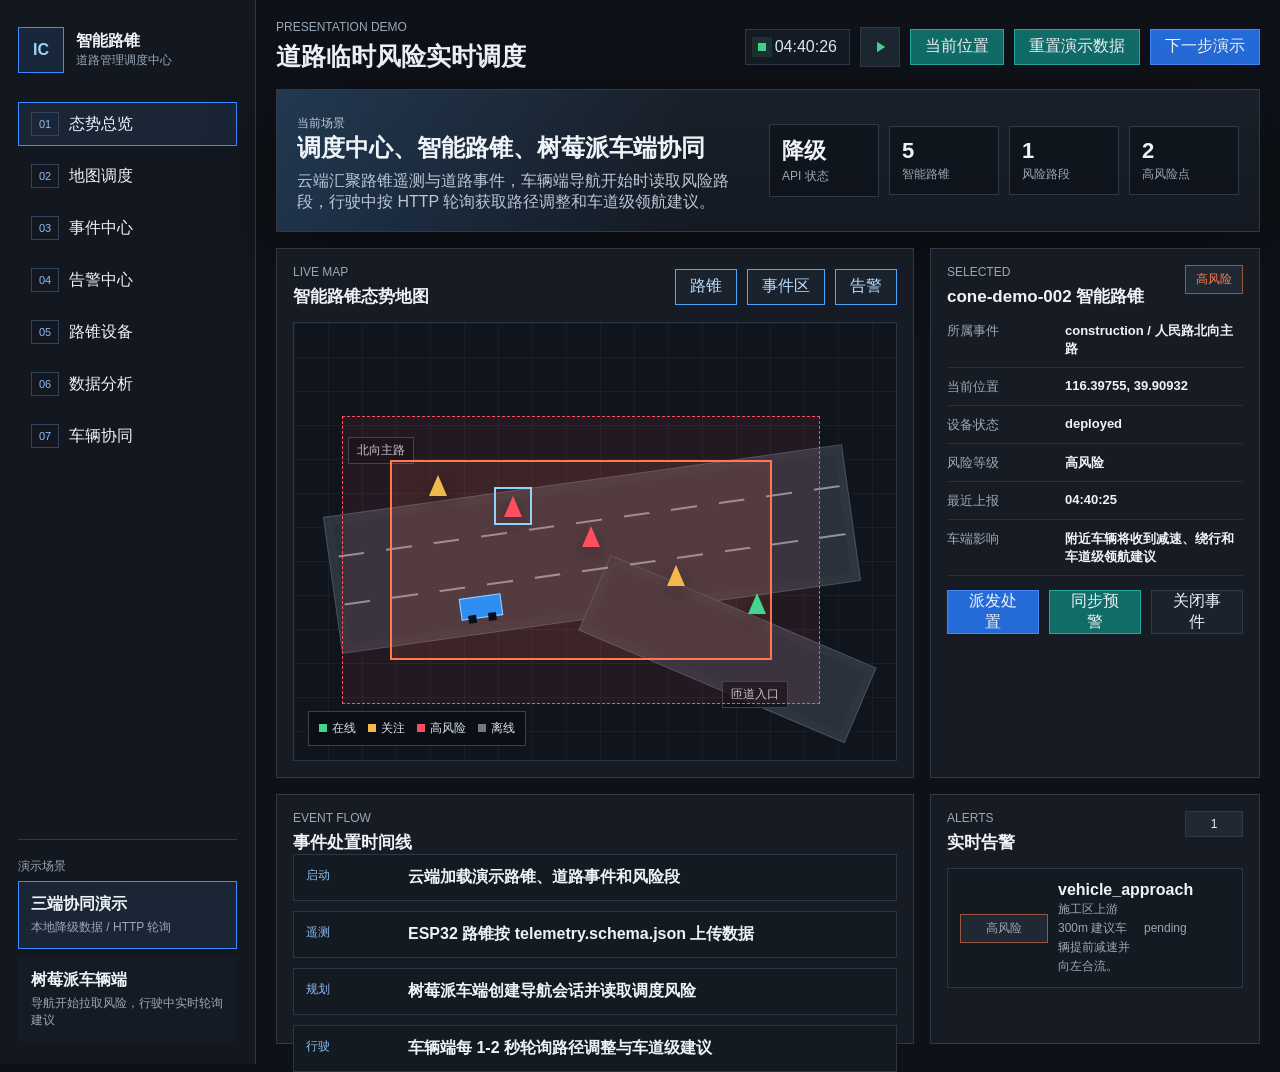
==== apps/dispatch-web/index.html @ ff6a21a8 "feat: add vehicle navigation demo" ====
<!doctype html>
<html lang="zh-CN">
<head>
  <meta charset="UTF-8">
  <meta name="viewport" content="width=device-width, initial-scale=1.0">
  <title>智能路锥道路管理调度中心 Demo</title>
  <link rel="stylesheet" href="styles.css">
</head>
<body>
  <div class="app-shell">
    <aside class="sidebar" aria-label="主导航">
      <div class="brand">
        <div class="brand-mark">IC</div>
        <div>
          <strong>智能路锥</strong>
          <span>道路管理调度中心</span>
        </div>
      </div>

      <nav class="nav-list">
        <button class="nav-item is-active" data-view="overview">
          <span class="nav-icon">01</span>
          态势总览
        </button>
        <button class="nav-item" data-view="map">
          <span class="nav-icon">02</span>
          地图调度
        </button>
        <button class="nav-item" data-view="events">
          <span class="nav-icon">03</span>
          事件中心
        </button>
        <button class="nav-item" data-view="alerts">
          <span class="nav-icon">04</span>
          告警中心
        </button>
        <button class="nav-item" data-view="devices">
          <span class="nav-icon">05</span>
          路锥设备
        </button>
        <button class="nav-item" data-view="analysis">
          <span class="nav-icon">06</span>
          数据分析
        </button>
        <button class="nav-item" data-view="vehicles">
          <span class="nav-icon">07</span>
          车辆协同
        </button>
      </nav>

      <section class="scenario-box">
        <p class="eyebrow">演示场景</p>
        <div class="scenario-list" id="scenarioList"></div>
      </section>
    </aside>

    <main class="workspace">
      <header class="topbar">
        <div>
          <p class="eyebrow">Presentation Demo</p>
          <h1>道路临时风险实时调度</h1>
        </div>
        <div class="top-actions">
          <div class="status-pill">
            <span class="pulse"></span>
            <span id="systemClock">--:--:--</span>
          </div>
          <button class="icon-button" id="playDemoBtn" title="播放演示流程" aria-label="播放演示流程">
            <svg viewBox="0 0 24 24" aria-hidden="true"><path d="M8 5v14l11-7z"></path></svg>
          </button>
          <button class="text-button secondary" id="locateBtn">当前位置</button>
          <button class="text-button secondary" id="resetDemoBtn">重置演示数据</button>
          <button class="text-button" id="nextStepBtn">下一步演示</button>
        </div>
      </header>

      <section class="hero-strip">
        <div>
          <p class="eyebrow">当前场景</p>
          <h2 id="scenarioTitle">--</h2>
          <p id="scenarioDesc">--</p>
        </div>
        <div class="hero-metrics" id="heroMetrics"></div>
      </section>

      <section class="view-section is-visible" id="view-overview" data-view-panel="overview">
        <div class="overview-grid">
          <section class="map-panel">
            <div class="section-head">
              <div>
                <p class="eyebrow">Live Map</p>
                <h3>智能路锥态势地图</h3>
              </div>
              <div class="layer-tools">
                <button class="tool-button is-active" data-layer="cones">路锥</button>
                <button class="tool-button is-active" data-layer="events">事件区</button>
                <button class="tool-button is-active" data-layer="alerts">告警</button>
              </div>
            </div>
            <div class="smart-map" id="smartMap" aria-label="道路调度地图">
              <div class="map-grid"></div>
              <div class="road road-main"></div>
              <div class="road road-ramp"></div>
              <div class="lane lane-a"></div>
              <div class="lane lane-b"></div>
              <div class="map-label label-north">北向主路</div>
              <div class="map-label label-ramp">匝道入口</div>
              <div class="event-zone" id="eventZone"></div>
              <div class="warning-radius" id="warningRadius"></div>
              <div class="map-legend">
                <span><i class="dot ok"></i>在线</span>
                <span><i class="dot mid"></i>关注</span>
                <span><i class="dot high"></i>高风险</span>
                <span><i class="dot off"></i>离线</span>
              </div>
            </div>
          </section>

          <aside class="detail-panel">
            <div class="section-head compact">
              <div>
                <p class="eyebrow">Selected</p>
                <h3 id="selectedTitle">选中对象</h3>
              </div>
              <span class="level-badge" id="selectedLevel">--</span>
            </div>
            <div class="detail-body" id="detailBody"></div>
            <div class="action-row">
              <button class="text-button" id="dispatchBtn">派发处置</button>
              <button class="text-button secondary" id="syncBtn">同步预警</button>
              <button class="text-button ghost" id="closeBtn">关闭事件</button>
            </div>
          </aside>

          <section class="timeline-panel">
            <div class="section-head compact">
              <div>
                <p class="eyebrow">Event Flow</p>
                <h3>事件处置时间线</h3>
              </div>
            </div>
            <div class="timeline" id="timeline"></div>
          </section>

          <section class="alert-panel">
            <div class="section-head compact">
              <div>
                <p class="eyebrow">Alerts</p>
                <h3>实时告警</h3>
              </div>
              <span id="alertCount" class="count-badge">0</span>
            </div>
            <div class="alert-list" id="alertList"></div>
          </section>
        </div>
      </section>

      <section class="view-section" id="view-map" data-view-panel="map">
        <div class="split-layout">
          <section class="map-panel full">
            <div class="section-head">
              <div>
                <p class="eyebrow">Dispatch Workspace</p>
                <h3>地图调度工作台</h3>
              </div>
              <div class="layer-tools">
                <button class="tool-button" id="selectAllConesBtn">框选路锥</button>
                <button class="tool-button" id="generateEventBtn">生成事件</button>
                <button class="tool-button" id="replayBtn">回放轨迹</button>
              </div>
            </div>
            <div class="smart-map tall" id="largeMap">
              <div class="map-grid"></div>
              <div class="road road-main"></div>
              <div class="road road-ramp"></div>
              <div class="lane lane-a"></div>
              <div class="lane lane-b"></div>
              <div class="map-label label-north">北向主路</div>
              <div class="map-label label-ramp">匝道入口</div>
              <div class="event-zone large" id="largeEventZone"></div>
              <div class="warning-radius large" id="largeWarningRadius"></div>
            </div>
          </section>
          <aside class="side-stack">
            <section class="info-panel">
              <p class="eyebrow">Fusion Result</p>
              <h3>多源数据融合</h3>
              <div id="fusionList" class="fusion-list"></div>
            </section>
            <section class="info-panel">
              <p class="eyebrow">Recommended Action</p>
              <h3>推荐调度动作</h3>
              <div id="recommendations" class="recommend-list"></div>
            </section>
          </aside>
        </div>
      </section>

      <section class="view-section" id="view-events" data-view-panel="events">
        <div class="table-panel">
          <div class="section-head">
            <div>
              <p class="eyebrow">Road Events</p>
              <h3>事件中心</h3>
            </div>
            <button class="text-button" id="newEventBtn">新建事件</button>
          </div>
          <div class="event-list" id="eventList"></div>
        </div>
      </section>

      <section class="view-section" id="view-alerts" data-view-panel="alerts">
        <div class="table-panel">
          <div class="section-head">
            <div>
              <p class="eyebrow">Risk Queue</p>
              <h3>告警中心</h3>
            </div>
            <button class="text-button secondary" id="handleAllBtn">批量确认</button>
          </div>
          <div class="alert-table" id="alertTable"></div>
        </div>
      </section>

      <section class="view-section" id="view-devices" data-view-panel="devices">
        <div class="table-panel">
          <div class="section-head">
            <div>
              <p class="eyebrow">Devices</p>
              <h3>路锥设备状态</h3>
            </div>
            <span class="status-pill small">上报间隔 3s</span>
          </div>
          <div class="device-grid" id="deviceGrid"></div>
        </div>
      </section>

      <section class="view-section" id="view-analysis" data-view-panel="analysis">
        <div class="analysis-grid">
          <section class="chart-panel">
            <p class="eyebrow">Trend</p>
            <h3>事件与告警趋势</h3>
            <div class="bar-chart" id="trendChart"></div>
          </section>
          <section class="chart-panel">
            <p class="eyebrow">Quality</p>
            <h3>布设质量与同步效果</h3>
            <div class="quality-list" id="qualityList"></div>
          </section>
          <section class="report-panel">
            <p class="eyebrow">Review Report</p>
            <h3>复盘报告摘要</h3>
            <div id="reviewReport" class="report-text"></div>
          </section>
        </div>
      </section>

      <section class="view-section" id="view-vehicles" data-view-panel="vehicles">
        <div class="vehicle-grid">
          <section class="table-panel">
            <div class="section-head">
              <div>
                <p class="eyebrow">Vehicle Sync</p>
                <h3>车端导航影响</h3>
              </div>
              <span class="status-pill small" id="apiStatus">API 检测中</span>
            </div>
            <div class="vehicle-sync-summary" id="vehicleSyncSummary"></div>
          </section>
          <section class="table-panel">
            <div class="section-head">
              <div>
                <p class="eyebrow">Risk Segments</p>
                <h3>风险路段与车道建议</h3>
              </div>
            </div>
            <div class="event-list" id="riskSegmentList"></div>
          </section>
        </div>
      </section>
    </main>
  </div>

  <div class="toast" id="toast" role="status" aria-live="polite"></div>

  <script src="script.js"></script>
</body>
</html>
---- apps/dispatch-web/styles.css ----
:root {
  --bg: #0e1117;
  --panel: #171c24;
  --panel-2: #1f2630;
  --line: #303947;
  --text: #eef3f8;
  --muted: #9aa8b7;
  --green: #43d58d;
  --blue: #4aa8ff;
  --cyan: #48d7d0;
  --amber: #f2b84b;
  --orange: #ff7d4d;
  --red: #ff4f5e;
  --purple: #a78bfa;
  --shadow: 0 22px 70px rgba(0, 0, 0, 0.34);
}

* {
  box-sizing: border-box;
}

body {
  margin: 0;
  min-width: 1180px;
  min-height: 100vh;
  background: var(--bg);
  color: var(--text);
  font-family: "Microsoft YaHei", "PingFang SC", "Segoe UI", Arial, sans-serif;
  letter-spacing: 0;
}

button {
  font: inherit;
}

.app-shell {
  display: grid;
  grid-template-columns: 256px minmax(0, 1fr);
  min-height: 100vh;
}

.sidebar {
  border-right: 1px solid var(--line);
  background: #121720;
  padding: 22px 18px;
  display: flex;
  flex-direction: column;
  gap: 24px;
}

.brand {
  display: flex;
  gap: 12px;
  align-items: center;
  min-height: 56px;
}

.brand-mark {
  width: 46px;
  height: 46px;
  display: grid;
  place-items: center;
  border: 1px solid #3d8cff;
  background: #18273a;
  color: #9dd1ff;
  font-weight: 800;
}

.brand strong,
.brand span {
  display: block;
}

.brand span,
.eyebrow {
  color: var(--muted);
  font-size: 12px;
}

.eyebrow {
  margin: 0 0 6px;
  text-transform: uppercase;
}

.nav-list,
.scenario-list {
  display: grid;
  gap: 8px;
}

.nav-item,
.scenario-button,
.tool-button,
.text-button,
.icon-button {
  border: 1px solid transparent;
  color: var(--text);
  background: transparent;
  cursor: pointer;
}

.nav-item {
  height: 44px;
  display: flex;
  align-items: center;
  gap: 10px;
  padding: 0 12px;
  text-align: left;
}

.nav-item:hover,
.nav-item.is-active,
.scenario-button:hover,
.scenario-button.is-active {
  border-color: #3a8bff;
  background: #1a2635;
}

.nav-icon {
  width: 28px;
  height: 24px;
  display: grid;
  place-items: center;
  color: #8dbdf5;
  border: 1px solid #30445b;
  font-size: 11px;
}

.scenario-box {
  margin-top: auto;
  border-top: 1px solid var(--line);
  padding-top: 18px;
}

.scenario-button {
  text-align: left;
  padding: 12px;
  background: #151b24;
}

.scenario-button strong,
.scenario-button span {
  display: block;
}

.scenario-button span {
  color: var(--muted);
  font-size: 12px;
  margin-top: 4px;
}

.workspace {
  padding: 20px;
  display: flex;
  flex-direction: column;
  gap: 16px;
}

.topbar,
.section-head,
.hero-strip,
.top-actions,
.hero-metrics,
.action-row,
.layer-tools {
  display: flex;
  align-items: center;
}

.topbar,
.section-head,
.hero-strip {
  justify-content: space-between;
  gap: 18px;
}

.topbar h1,
.section-head h3,
.hero-strip h2 {
  margin: 0;
}

.topbar h1 {
  font-size: 25px;
}

.section-head h3 {
  font-size: 17px;
}

.compact {
  align-items: flex-start;
}

.top-actions,
.hero-metrics,
.layer-tools,
.action-row {
  gap: 10px;
}

.status-pill {
  min-height: 36px;
  display: inline-flex;
  align-items: center;
  gap: 9px;
  padding: 0 12px;
  border: 1px solid var(--line);
  background: #151b24;
  color: #dce8f7;
}

.status-pill.small {
  min-height: 30px;
  font-size: 12px;
}

.pulse {
  width: 8px;
  height: 8px;
  background: var(--green);
  box-shadow: 0 0 0 6px rgba(67, 213, 141, 0.12);
}

.icon-button {
  width: 40px;
  height: 40px;
  display: grid;
  place-items: center;
  background: #1d2733;
  border-color: var(--line);
}

.icon-button svg {
  width: 18px;
  height: 18px;
  fill: var(--green);
}

.text-button,
.tool-button {
  min-height: 36px;
  padding: 0 14px;
  background: #256bd8;
  border-color: #4289f5;
}

.text-button.secondary {
  background: #116c68;
  border-color: #23a8a1;
}

.text-button.ghost,
.tool-button {
  background: #1a222d;
  border-color: var(--line);
}

.tool-button.is-active {
  border-color: #4aa8ff;
  color: #b8dcff;
}

.hero-strip {
  min-height: 112px;
  padding: 18px 20px;
  border: 1px solid var(--line);
  background:
    linear-gradient(90deg, rgba(74, 168, 255, 0.18), transparent 42%),
    linear-gradient(180deg, #19202a, #141922);
  box-shadow: var(--shadow);
}

.hero-strip p {
  margin: 7px 0 0;
  color: #bac7d6;
  max-width: 760px;
}

.metric {
  min-width: 110px;
  padding: 11px 12px;
  border: 1px solid #2d3a4b;
  background: rgba(12, 17, 24, 0.58);
}

.metric strong {
  display: block;
  font-size: 22px;
}

.metric span {
  color: var(--muted);
  font-size: 12px;
}

.view-section {
  display: none;
}

.view-section.is-visible {
  display: block;
}

.overview-grid {
  display: grid;
  grid-template-columns: minmax(0, 1.5fr) 360px;
  grid-template-rows: 530px 250px;
  gap: 16px;
}

.vehicle-grid {
  display: grid;
  grid-template-columns: minmax(0, 0.85fr) minmax(0, 1.15fr);
  gap: 16px;
}

.map-panel,
.detail-panel,
.timeline-panel,
.alert-panel,
.info-panel,
.table-panel,
.chart-panel,
.report-panel {
  border: 1px solid var(--line);
  background: var(--panel);
  padding: 16px;
  min-width: 0;
}

.map-panel {
  display: flex;
  flex-direction: column;
  gap: 14px;
}

.detail-panel,
.alert-panel {
  display: flex;
  flex-direction: column;
  gap: 14px;
}

.smart-map {
  position: relative;
  flex: 1;
  min-height: 0;
  overflow: hidden;
  border: 1px solid #2b3644;
  background: #10151d;
}

.smart-map.using-real-map {
  background: #10151d;
}

.smart-map.using-real-map > :not(.real-map-canvas):not(.map-legend) {
  display: none;
}

.real-map-canvas {
  position: absolute;
  inset: 0;
  z-index: 1;
}

.amap-cone,
.amap-vehicle,
.amap-person {
  transform: translate(-50%, -50%);
}

.amap-cone {
  width: 0;
  height: 0;
  border-left: calc(var(--marker-size, 1) * 10px) solid transparent;
  border-right: calc(var(--marker-size, 1) * 10px) solid transparent;
  border-bottom: calc(var(--marker-size, 1) * 24px) solid var(--green);
  filter: drop-shadow(0 6px 10px rgba(0,0,0,0.45));
}

.amap-cone.mid {
  border-bottom-color: var(--amber);
}

.amap-cone.high {
  border-bottom-color: var(--red);
}

.amap-cone.critical {
  border-bottom-color: var(--red);
  filter: drop-shadow(0 0 9px rgba(255, 79, 94, 0.9));
}

.amap-cone.off {
  border-bottom-color: #6f7a86;
}

.amap-cone.is-selected {
  filter: drop-shadow(0 0 8px #9dd1ff) drop-shadow(0 6px 10px rgba(0,0,0,0.45));
}

.amap-vehicle {
  width: calc(var(--marker-size, 1) * 42px);
  height: calc(var(--marker-size, 1) * 22px);
  border: 1px solid #99cdfd;
  background: #2f8ff0;
}

.amap-person::before {
  content: "";
  display: block;
  width: calc(var(--marker-size, 1) * 10px);
  height: calc(var(--marker-size, 1) * 10px);
  margin: 0 auto 2px;
  background: var(--purple);
}

.amap-person::after {
  content: "";
  display: block;
  width: calc(var(--marker-size, 1) * 14px);
  height: calc(var(--marker-size, 1) * 12px);
  background: var(--purple);
}

.amap-user-location {
  width: 18px;
  height: 18px;
  border: 3px solid #ffffff;
  background: #2f8ff0;
  box-shadow: 0 0 0 8px rgba(47, 143, 240, 0.22);
}

.amap-roadblock-label {
  padding: 4px 7px;
  color: #fff4e8;
  background: rgba(18, 24, 32, 0.9);
  border: 1px solid rgba(255, 125, 77, 0.85);
  font-size: calc(var(--marker-size, 1) * 11px);
  white-space: nowrap;
}

.smart-map.tall {
  height: 650px;
}

.map-grid {
  position: absolute;
  inset: 0;
  background-image:
    linear-gradient(rgba(255,255,255,0.04) 1px, transparent 1px),
    linear-gradient(90deg, rgba(255,255,255,0.04) 1px, transparent 1px);
  background-size: 34px 34px;
}

.road {
  position: absolute;
  background: #2a313b;
  border: 1px solid #48515e;
  box-shadow: inset 0 0 0 8px rgba(255,255,255,0.02);
}

.road-main {
  left: 6%;
  right: 7%;
  top: 36%;
  height: 138px;
  transform: rotate(-8deg);
}

.road-ramp {
  width: 48%;
  height: 82px;
  right: 4%;
  bottom: 16%;
  transform: rotate(23deg);
}

.lane {
  position: absolute;
  height: 2px;
  background: repeating-linear-gradient(90deg, #c3cad2 0 26px, transparent 26px 48px);
  opacity: 0.65;
  transform: rotate(-8deg);
}

.lane-a {
  left: 7%;
  right: 8%;
  top: 45%;
}

.lane-b {
  left: 8%;
  right: 7%;
  top: 56%;
}

.map-label {
  position: absolute;
  color: #c2ccd8;
  font-size: 12px;
  padding: 4px 8px;
  background: rgba(10, 14, 20, 0.72);
  border: 1px solid #354252;
}

.label-north {
  left: 9%;
  top: 26%;
}

.label-ramp {
  right: 18%;
  bottom: 12%;
}

.event-zone,
.warning-radius {
  position: absolute;
  pointer-events: none;
}

.event-zone {
  border: 2px solid var(--orange);
  background: rgba(255, 125, 77, 0.12);
}

.warning-radius {
  border: 1px dashed var(--red);
  background: rgba(255, 79, 94, 0.08);
}

.cone {
  position: absolute;
  width: 24px;
  height: 24px;
  border: 0;
  padding: 0;
  transform: translate(-50%, -50%);
  background: transparent;
  cursor: pointer;
  z-index: 8;
}

.cone::before {
  content: "";
  display: block;
  width: 0;
  height: 0;
  margin: 0 auto;
  border-left: 9px solid transparent;
  border-right: 9px solid transparent;
  border-bottom: 21px solid var(--green);
  filter: drop-shadow(0 5px 9px rgba(0,0,0,0.35));
}

.cone.mid::before {
  border-bottom-color: var(--amber);
}

.cone.high::before {
  border-bottom-color: var(--red);
}

.cone.critical::before {
  border-bottom-color: var(--red);
  filter: drop-shadow(0 0 9px rgba(255, 79, 94, 0.9));
}

.cone.off::before {
  border-bottom-color: #6f7a86;
}

.cone.is-selected::after {
  content: "";
  position: absolute;
  inset: -7px;
  border: 2px solid #8fd3ff;
}

.vehicle {
  position: absolute;
  width: 42px;
  height: 22px;
  border: 1px solid #99cdfd;
  background: #2f8ff0;
  z-index: 7;
  transform: translate(-50%, -50%) rotate(-8deg);
}

.vehicle::before,
.vehicle::after {
  content: "";
  position: absolute;
  bottom: -5px;
  width: 8px;
  height: 8px;
  background: #07101a;
}

.vehicle::before {
  left: 6px;
}

.vehicle::after {
  right: 6px;
}

.person {
  position: absolute;
  width: 16px;
  height: 24px;
  z-index: 7;
  transform: translate(-50%, -50%);
}

.person::before {
  content: "";
  display: block;
  width: 10px;
  height: 10px;
  margin: 0 auto 2px;
  background: var(--purple);
}

.person::after {
  content: "";
  display: block;
  width: 14px;
  height: 12px;
  margin: 0 auto;
  background: var(--purple);
}

.map-legend {
  position: absolute;
  left: 14px;
  bottom: 14px;
  display: flex;
  gap: 12px;
  padding: 8px 10px;
  background: rgba(10, 14, 20, 0.78);
  border: 1px solid #354252;
  color: #d8e2ed;
  font-size: 12px;
  z-index: 3;
}

.dot {
  display: inline-block;
  width: 8px;
  height: 8px;
  margin-right: 5px;
}

.dot.ok { background: var(--green); }
.dot.mid { background: var(--amber); }
.dot.high { background: var(--red); }
.dot.off { background: #6f7a86; }

.level-badge,
.count-badge {
  min-width: 58px;
  padding: 5px 8px;
  text-align: center;
  font-size: 12px;
  border: 1px solid var(--line);
  background: #202833;
}

.level-low { color: var(--green); border-color: rgba(67, 213, 141, 0.45); }
.level-mid { color: var(--amber); border-color: rgba(242, 184, 75, 0.55); }
.level-high { color: var(--orange); border-color: rgba(255, 125, 77, 0.55); }
.level-critical { color: var(--red); border-color: rgba(255, 79, 94, 0.6); }

.level-ok { color: var(--green); border-color: rgba(67, 213, 141, 0.45); }

.detail-body {
  display: grid;
  gap: 10px;
}

.kv {
  display: grid;
  grid-template-columns: 108px minmax(0, 1fr);
  gap: 10px;
  padding-bottom: 9px;
  border-bottom: 1px solid #26313f;
  font-size: 13px;
}

.kv span:first-child {
  color: var(--muted);
}

.timeline,
.alert-list,
.fusion-list,
.recommend-list,
.event-list,
.alert-table,
.device-grid,
.quality-list,
.vehicle-sync-summary {
  display: grid;
  gap: 10px;
}

.timeline-item,
.alert-item,
.fusion-item,
.recommend-item,
.event-row,
.alert-row,
.device-card,
.quality-row {
  border: 1px solid #2b3543;
  background: #141a22;
  padding: 12px;
}

.timeline-item {
  display: grid;
  grid-template-columns: 92px minmax(0, 1fr);
  gap: 10px;
}

.timeline-item time {
  color: #8dbdf5;
  font-size: 12px;
}

.alert-item,
.alert-row,
.event-row {
  display: grid;
  grid-template-columns: 88px minmax(0, 1fr) 86px;
  align-items: center;
  gap: 10px;
}

.alert-item strong,
.event-row strong,
.device-card strong {
  display: block;
}

.alert-item span,
.event-row span,
.device-card span,
.recommend-item span,
.fusion-item span,
.quality-row span {
  color: var(--muted);
  font-size: 12px;
}

.split-layout {
  display: grid;
  grid-template-columns: minmax(0, 1fr) 360px;
  gap: 16px;
}

.side-stack {
  display: grid;
  gap: 16px;
  align-content: start;
}

.full {
  min-height: 720px;
}

.table-panel {
  min-height: 680px;
}

.event-list,
.alert-table {
  margin-top: 14px;
}

.event-row,
.alert-row {
  grid-template-columns: 130px minmax(0, 1fr) 130px 100px;
}

.device-grid {
  margin-top: 14px;
  grid-template-columns: repeat(4, minmax(0, 1fr));
}

.device-card {
  min-height: 150px;
}

.device-meta {
  display: grid;
  grid-template-columns: 1fr 1fr;
  gap: 8px;
  margin-top: 12px;
}

.analysis-grid {
  display: grid;
  grid-template-columns: 1.2fr 0.8fr;
  grid-template-rows: 360px 300px;
  gap: 16px;
}

.report-panel {
  grid-column: 1 / -1;
}

.bar-chart {
  height: 260px;
  display: flex;
  align-items: end;
  gap: 14px;
  padding: 18px 10px 0;
  border-top: 1px solid #2a3441;
}

.bar {
  flex: 1;
  display: grid;
  align-items: end;
  gap: 8px;
  height: 100%;
}

.bar-fill {
  min-height: 10px;
  background: linear-gradient(180deg, var(--blue), var(--cyan));
  border: 1px solid rgba(255,255,255,0.16);
}

.bar span {
  color: var(--muted);
  text-align: center;
  font-size: 12px;
}

.quality-row {
  display: grid;
  grid-template-columns: minmax(0, 1fr) 90px;
  align-items: center;
}

.progress {
  height: 8px;
  background: #27313f;
  margin-top: 8px;
}

.progress > i {
  display: block;
  height: 100%;
  background: linear-gradient(90deg, var(--green), var(--blue));
}

.report-text {
  color: #d7e2ee;
  line-height: 1.8;
}

.toast {
  position: fixed;
  right: 22px;
  bottom: 22px;
  width: 360px;
  min-height: 48px;
  padding: 14px 16px;
  color: #f5fbff;
  background: #1d2733;
  border: 1px solid #4aa8ff;
  box-shadow: var(--shadow);
  transform: translateY(120px);
  opacity: 0;
  transition: 180ms ease;
  pointer-events: none;
}

.toast.is-visible {
  transform: translateY(0);
  opacity: 1;
}

@media (max-width: 1280px) {
  body {
    min-width: 1024px;
  }

  .overview-grid,
  .split-layout {
    grid-template-columns: minmax(0, 1fr) 330px;
  }

  .device-grid {
    grid-template-columns: repeat(3, minmax(0, 1fr));
  }
}
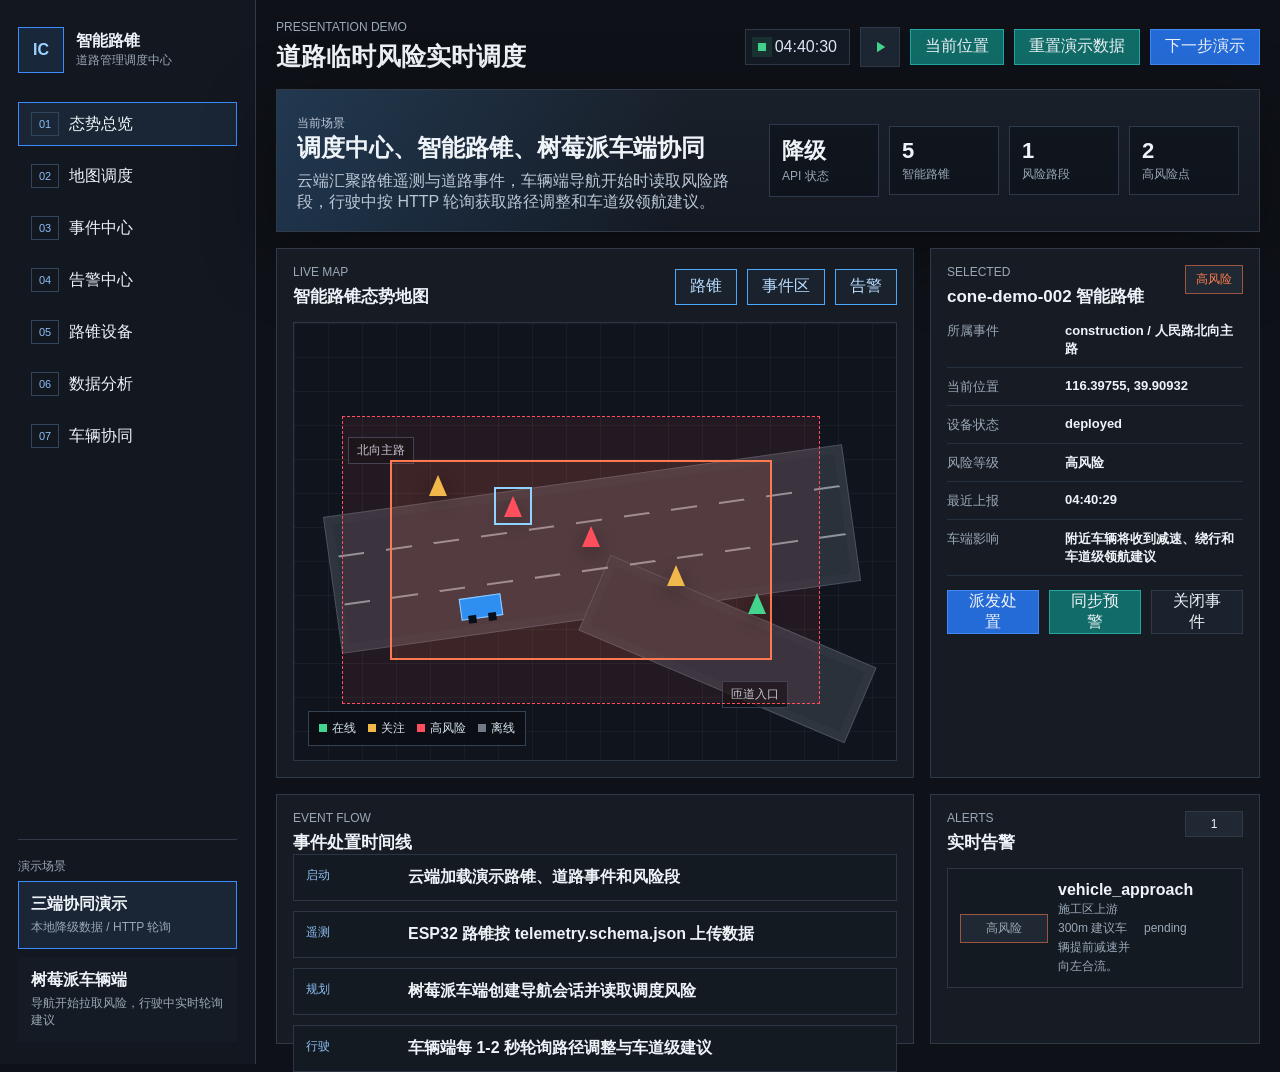
==== commit deb37e18: "feat: 添加基础模拟车" ====
--- a/apps/dispatch-web/index.html
+++ b/apps/dispatch-web/index.html
@@ -260,21 +260,31 @@
           <section class="table-panel">
             <div class="section-head">
               <div>
-                <p class="eyebrow">Vehicle Sync</p>
-                <h3>车端导航影响</h3>
+                <p class="eyebrow">Route Dispatch</p>
+                <h3>双路线评估与下发</h3>
               </div>
               <span class="status-pill small" id="apiStatus">API 检测中</span>
             </div>
+            <div class="route-choice-list" id="routeChoiceList"></div>
+            <div class="dispatch-controls">
+              <label>
+                <span>目标车辆</span>
+                <input id="dispatchVehicleId" value="pi-car-001" autocomplete="off">
+              </label>
+              <button class="text-button" id="dispatchRouteBtn">下发选中路线</button>
+            </div>
+          </section>
+          <section class="table-panel">
+            <div class="section-head">
+              <div>
+                <p class="eyebrow">Vehicle Monitor</p>
+                <h3>车辆位置与任务状态</h3>
+              </div>
+            </div>
+            <div class="vehicle-monitor-map smart-map" id="vehicleMonitorMap">
+              <div class="map-grid"></div>
+            </div>
             <div class="vehicle-sync-summary" id="vehicleSyncSummary"></div>
-          </section>
-          <section class="table-panel">
-            <div class="section-head">
-              <div>
-                <p class="eyebrow">Risk Segments</p>
-                <h3>风险路段与车道建议</h3>
-              </div>
-            </div>
-            <div class="event-list" id="riskSegmentList"></div>
           </section>
         </div>
       </section>
--- a/apps/dispatch-web/styles.css
+++ b/apps/dispatch-web/styles.css
@@ -315,6 +315,122 @@
   gap: 16px;
 }
 
+.route-choice-list {
+  display: grid;
+  gap: 12px;
+  margin-top: 16px;
+}
+
+.route-choice {
+  display: grid;
+  grid-template-columns: 28px minmax(0, 1fr) 90px;
+  gap: 12px;
+  align-items: start;
+  padding: 14px;
+  border: 1px solid #2b3543;
+  background: #141a22;
+  cursor: pointer;
+}
+
+.route-choice.is-selected {
+  border-color: var(--blue);
+  background: #172538;
+}
+
+.route-choice input {
+  margin-top: 4px;
+}
+
+.route-choice strong,
+.route-choice span {
+  display: block;
+}
+
+.route-choice p {
+  margin: 8px 0 0;
+  color: var(--muted);
+  font-size: 12px;
+  line-height: 1.6;
+}
+
+.route-score {
+  text-align: right;
+  color: var(--amber);
+}
+
+.dispatch-controls {
+  display: grid;
+  grid-template-columns: minmax(0, 1fr) auto;
+  gap: 12px;
+  align-items: end;
+  margin-top: 18px;
+}
+
+.dispatch-controls label,
+.dispatch-controls label span {
+  display: block;
+}
+
+.dispatch-controls label span {
+  margin-bottom: 7px;
+  color: var(--muted);
+  font-size: 12px;
+}
+
+.dispatch-controls input {
+  width: 100%;
+  height: 38px;
+  padding: 0 10px;
+  color: var(--text);
+  border: 1px solid var(--line);
+  background: #10151d;
+}
+
+.vehicle-monitor-map {
+  height: 390px;
+  margin-top: 14px;
+  flex: none;
+}
+
+.route-overlay {
+  position: absolute;
+  inset: 0;
+  width: 100%;
+  height: 100%;
+  pointer-events: none;
+  z-index: 5;
+}
+
+.route-overlay polyline {
+  fill: none;
+  stroke-width: 1.2;
+  vector-effect: non-scaling-stroke;
+}
+
+.route-overlay .route-a {
+  stroke: var(--blue);
+}
+
+.route-overlay .route-b {
+  stroke: var(--cyan);
+}
+
+.route-overlay .muted {
+  opacity: 0.35;
+  stroke-width: 0.8;
+}
+
+.route-overlay .selected {
+  opacity: 1;
+  stroke-width: 2;
+}
+
+.route-overlay .trace-line {
+  stroke: #ffffff;
+  stroke-width: 1;
+  stroke-dasharray: 2 1;
+}
+
 .map-panel,
 .detail-panel,
 .timeline-panel,
